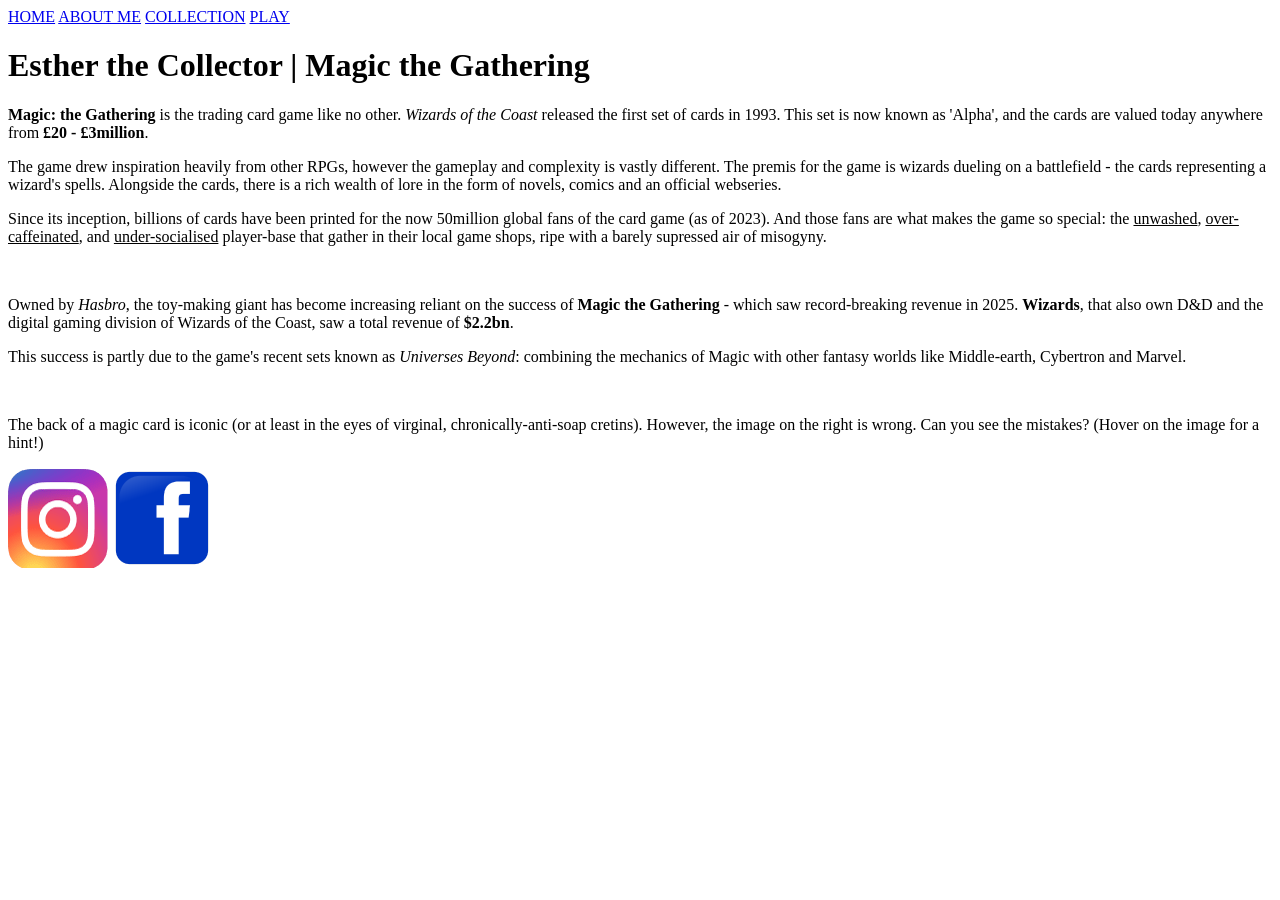
==== index.html @ cdbdbc7d "Add files via upload" ====
<!DOCTYPE html>
<html lang="en">
<head>
    <meta charset="UTF-8">
    <meta name="viewport" content="width=device-width, initial-scale=1.0">
    <title> Esther the Collector | HOME </title>
    <link rel="stylesheet" href="Prep.css">
</head>

<header>
    <nav>
        <a href = "index.html">HOME</a>
        <a href = "about_me.html">ABOUT ME</a>
        <a href = "collection.html">COLLECTION</a>
        <a href = "how_to_play.html">PLAY</a>
    </nav>
</header>

<body>    
    <div class = "hero">

    </div>

    <div class = "row">
        <div class = "column70">
            <h1>Esther the Collector | Magic the Gathering</h1>
            <p><b>Magic: the Gathering</b> is the trading card game like no other. <i>Wizards of the Coast</i> released the first set of cards in 1993. This set is now known as 'Alpha', and the cards are valued today anywhere from <b>£20 - £3million</b>.</p>
            <P>The game drew inspiration heavily from other RPGs, however the gameplay and complexity is vastly different. The premis for the game is wizards dueling on a battlefield - the cards representing a wizard's spells. Alongside the cards, there is a rich wealth of lore in the form of novels, comics and an official webseries.</P>
            <p>Since its inception, billions of cards have been printed for the now 50million global fans of the card game (as of 2023). And those fans are what makes the game so special: the <u>unwashed</u>, <u>over-caffeinated</u>, and <u>under-socialised</u> player-base that gather in their local game shops, ripe with a barely supressed air of misogyny.</p>
            <br>
            <p> Owned by <i>Hasbro</i>, the toy-making giant has become increasing reliant on the success of <b>Magic the Gathering</b> - which saw record-breaking revenue in 2025. <b>Wizards</b>, that also own D&D and the digital gaming division of Wizards of the Coast, saw a total revenue of <b>$2.2bn</b>.</p>
            <p>This success is partly due to the game's recent sets known as <i>Universes Beyond</i>: combining the mechanics of Magic with other fantasy worlds like Middle-earth, Cybertron and Marvel.</p>
            <br>
            <p>The back of a magic card is iconic (or at least in the eyes of virginal, chronically-anti-soap cretins). However, the image on the right is wrong. Can you see the mistakes? (Hover on the image for a hint!)</p>
        </div>
        <div class = "sudo"></div>
    </div>
</body>

<footer>
    <a href = "https://www.instagram.com">
        <img src = "instagramLogoProper.gif" alt = "instagram logo"></a>
    <a href = "https://www.facebook.com">
        <img src = "facebookLogoProper.gif"></a>
</footer>
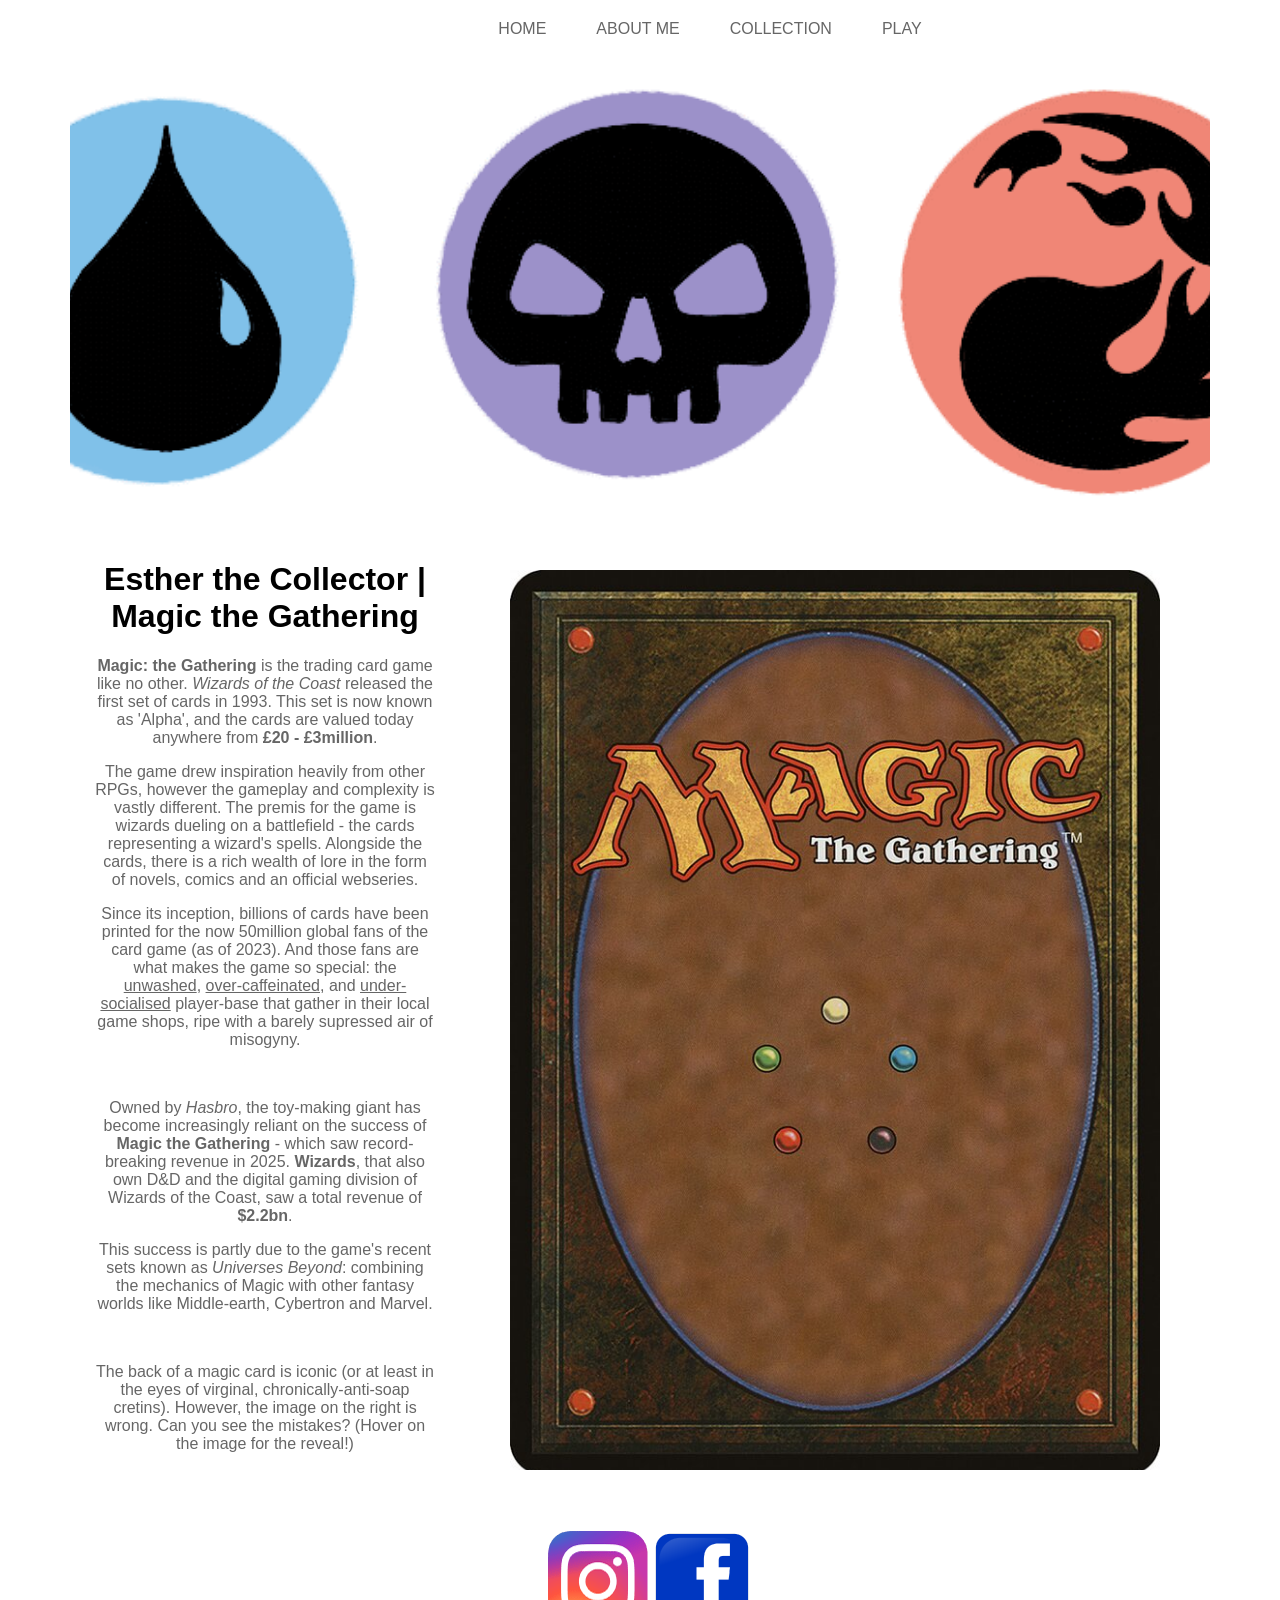
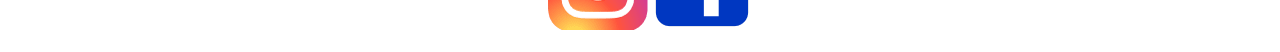
==== commit d49a78d1: "Add files via upload" ====
--- a/index.html
+++ b/index.html
@@ -28,10 +28,10 @@
             <P>The game drew inspiration heavily from other RPGs, however the gameplay and complexity is vastly different. The premis for the game is wizards dueling on a battlefield - the cards representing a wizard's spells. Alongside the cards, there is a rich wealth of lore in the form of novels, comics and an official webseries.</P>
             <p>Since its inception, billions of cards have been printed for the now 50million global fans of the card game (as of 2023). And those fans are what makes the game so special: the <u>unwashed</u>, <u>over-caffeinated</u>, and <u>under-socialised</u> player-base that gather in their local game shops, ripe with a barely supressed air of misogyny.</p>
             <br>
-            <p> Owned by <i>Hasbro</i>, the toy-making giant has become increasing reliant on the success of <b>Magic the Gathering</b> - which saw record-breaking revenue in 2025. <b>Wizards</b>, that also own D&D and the digital gaming division of Wizards of the Coast, saw a total revenue of <b>$2.2bn</b>.</p>
+            <p> Owned by <i>Hasbro</i>, the toy-making giant has become increasingly reliant on the success of <b>Magic the Gathering</b> - which saw record-breaking revenue in 2025. <b>Wizards</b>, that also own D&D and the digital gaming division of Wizards of the Coast, saw a total revenue of <b>$2.2bn</b>.</p>
             <p>This success is partly due to the game's recent sets known as <i>Universes Beyond</i>: combining the mechanics of Magic with other fantasy worlds like Middle-earth, Cybertron and Marvel.</p>
             <br>
-            <p>The back of a magic card is iconic (or at least in the eyes of virginal, chronically-anti-soap cretins). However, the image on the right is wrong. Can you see the mistakes? (Hover on the image for a hint!)</p>
+            <p>The back of a magic card is iconic (or at least in the eyes of virginal, chronically-anti-soap cretins). However, the image on the right is wrong. Can you see the mistakes? (Hover on the image for the reveal!)</p>
         </div>
         <div class = "sudo"></div>
     </div>
--- a/Prep.css
+++ b/Prep.css
@@ -0,0 +1,216 @@
+body{
+    font-family: Arial, Helvetica, sans-serif;
+    margin-top: 70px;
+    margin-left: 70px;
+    margin-right: 70px;
+}
+
+header{
+    font-family: Arial, Helvetica, sans-serif;
+    text-align: center;
+    position: fixed;
+    top: 0;
+    width: 100%;
+}
+
+footer{
+    font-family: Arial, Helvetica, sans-serif;
+    background-color: white;
+    color: #666; /* this is the colour for text in the header/footer */
+    text-align: center;
+    padding: 10px;
+    position: relative;
+    bottom: 0;
+    width: 100%;
+    text-align: center;
+}
+
+nav{
+    display: flex;
+    justify-content: center;
+    background-color: white;
+    position: sticky;
+    top: 0;
+    padding: 0px;
+}
+
+/* this is the set up for the buttons specifically */
+nav a {
+    color: #666;
+    padding: 20px 25px;
+    text-decoration: none;
+}
+
+nav a:hover{
+    color: white;
+    background-color: #9C91C9;
+}
+
+.hero{
+    width: 100%;
+    height: 450px;
+    background-image: url(mana_symbols.gif);
+    background-size: cover;
+    background-position: center;
+    justify-content: center;
+}
+
+.logo{
+    justify-content: center;
+}
+
+p{
+    font-family: Arial, Helvetica, sans-serif;
+    color: #666;
+    text-align: center;
+}
+
+.row{
+    display: flex;
+    text-align: center;
+}
+
+.column70{
+    flex: 7;
+    margin: 5px;
+    padding: 20px;
+    margin-top: 0;
+    color: 666;
+    text-align: center;
+}
+
+.column30{
+    flex: 3;
+    margin: 0;
+    padding: 10px;
+    margin-top: 0;
+    
+}
+
+.column60{
+    flex: 6;
+    margin: 0;
+    padding: 0;
+    margin-top: 0;
+    color: 666;
+    text-align: center;
+}
+
+.column40{
+    flex: 4;
+    margin: 5px;
+    padding: 20px;
+    margin-top: 0;
+}
+
+.column25{
+    flex: 2.5; /* in this context 2.5 = 25% */
+    margin: 5px;
+    padding: 20px;
+    margin-top: 0;
+}
+
+.column100{
+    flex: 10;
+    list-style-position: inside;
+}
+
+.imagebox{
+    width: 100%;
+    display: flex;
+    justify-content: center;
+    align-items: center;
+    margin: 15px;
+    padding: 20px;
+}
+
+.imagebox img{
+    width: 100%;
+    height: auto; /* maintains image aspect */
+    object-fit: cover; /* crops the fit */
+}
+
+.column10{
+    flex: 1;
+    margin: 5px;
+    padding: 20px;
+    margin-top: 0;
+}
+
+.column90{
+    flex: 9;
+    margin: 5px;
+    padding: 20px;
+    margin-top: 0;
+}
+
+.white{
+    color: #444;
+    text-align: center;
+}
+
+.blue{
+    color: #80C1E9;
+    text-align: center;
+}
+
+.black{
+    color: #9C91C9;
+    text-align:center
+}
+
+.red{
+    color: #f08676;
+    text-align: center;
+}
+
+.green{
+    color: #92C674;
+    text-align: center;
+}
+
+.colourless{
+    color: #666;
+    text-align: center;
+}
+
+.multicoloured{
+    color: #E06C9F;
+    text-align: center;
+}
+
+.set{
+    text-align: center;
+    list-style-position: inside;
+}
+
+.heading{
+    text-align: center;
+    color: #666;
+    list-style-position: inside;
+}
+
+.form{
+    text-align: center;
+}
+
+.sudo{
+    width: 650px;
+    height: 900px;
+    margin:50px;
+    background-image: url("backMagicCard.jpg");
+    background-size: cover;
+}
+
+.sudo:hover{
+    background-image: url("Magic_card_back_mistake.jpg");
+}
+
+.zoom {
+  transition: transform .2s; /* Animation */
+  margin: 0 auto;
+}
+
+.zoom:hover {
+  transform: scale(1.5); /* (150% zoom - Note: if the zoom is too large, it will go outside of the viewport) */
+}
